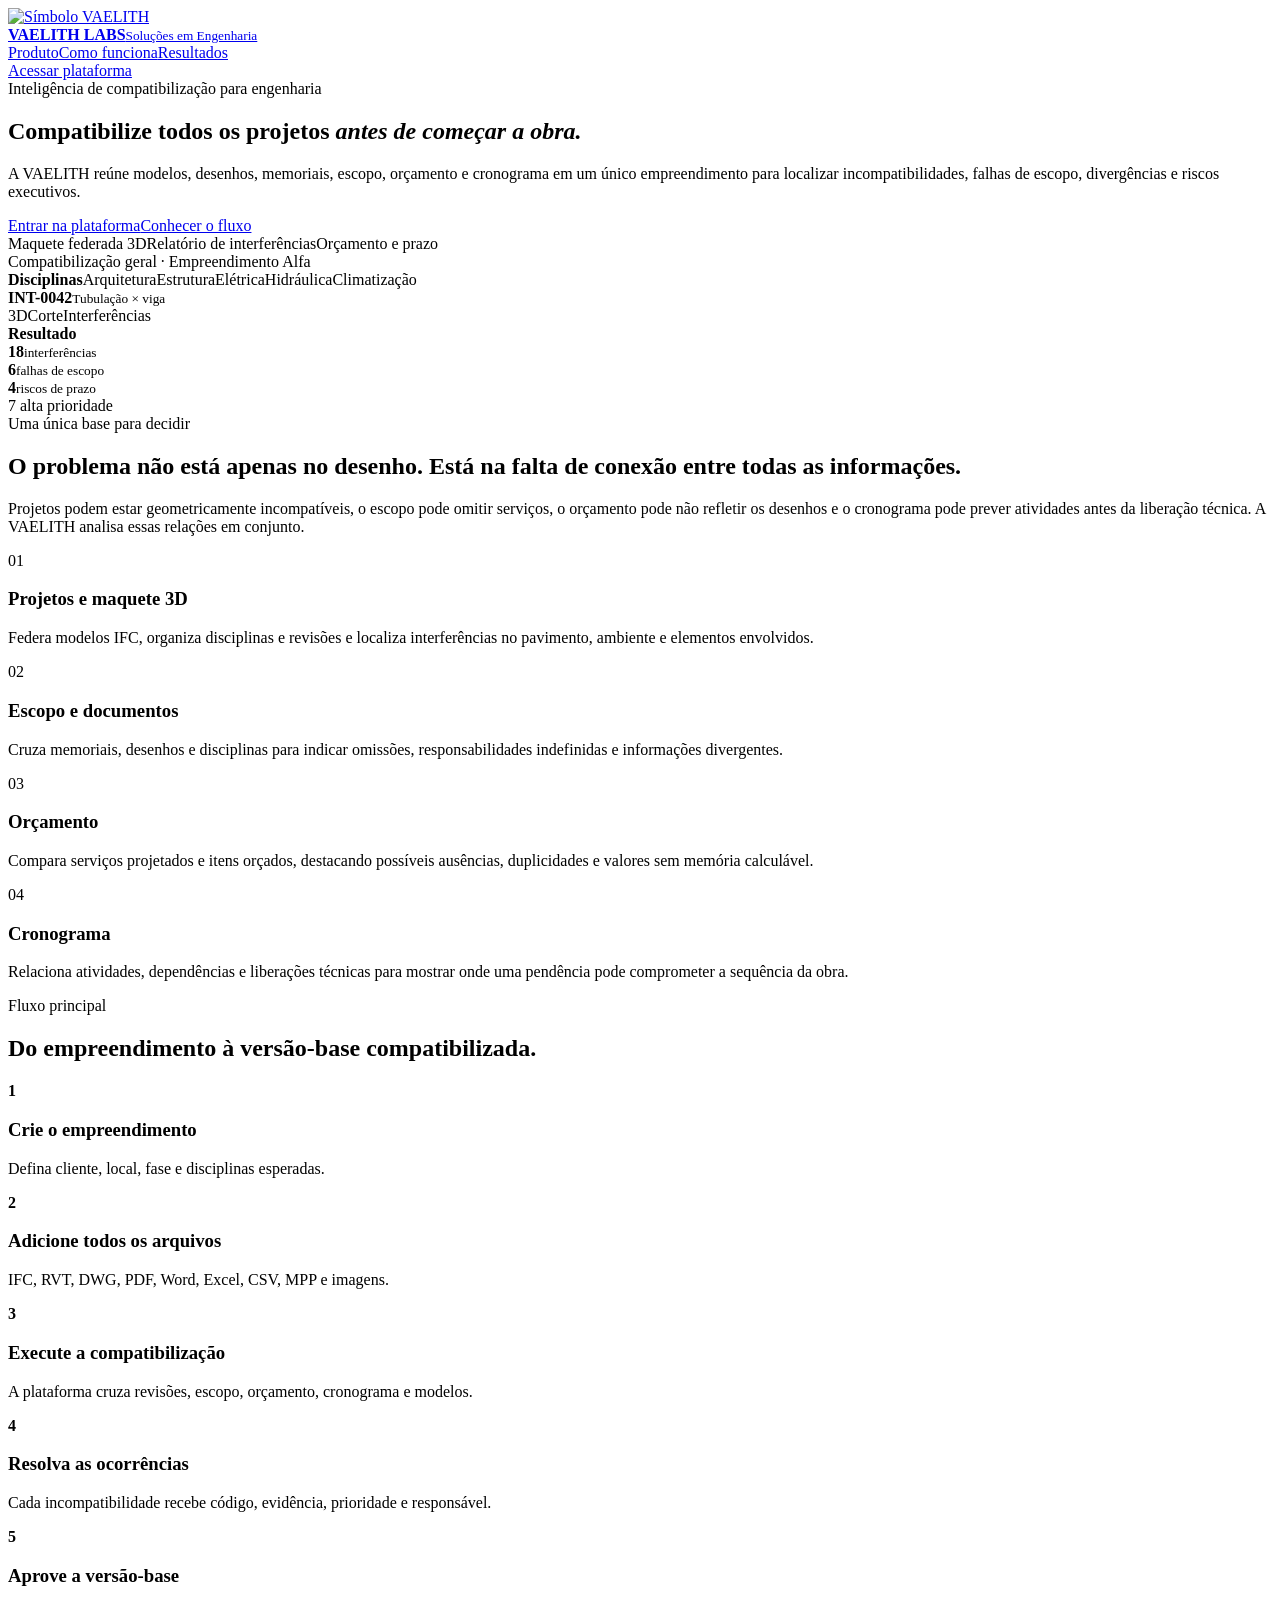
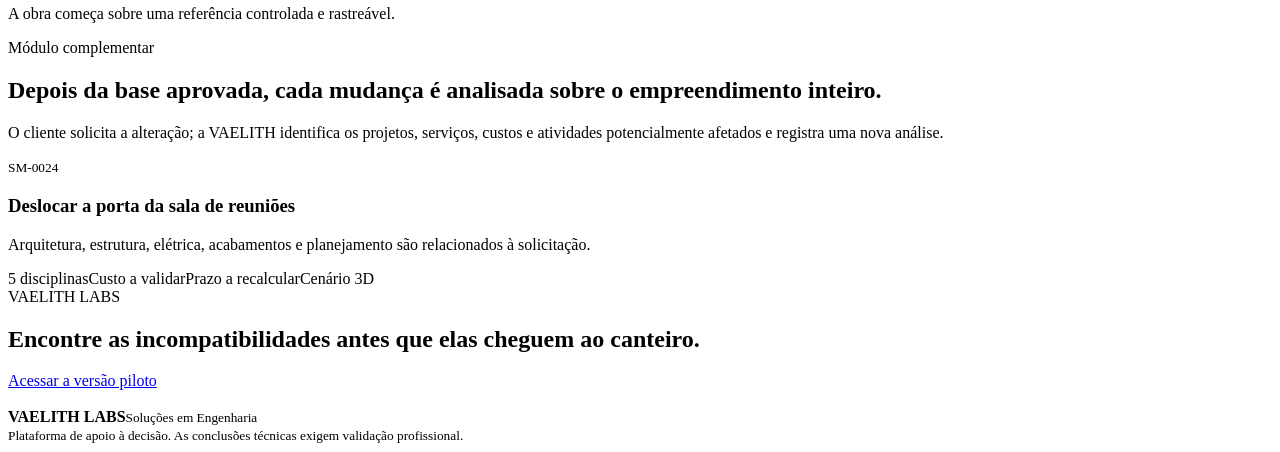
==== index.html @ cc39fa2b "Add files via upload" ====
<!doctype html>
<html lang="pt-BR">
<head>
  <meta charset="utf-8">
  <meta name="viewport" content="width=device-width,initial-scale=1">
  <meta name="description" content="VAELITH integra projetos, escopos, orçamento e cronograma para identificar incompatibilidades antes do início da obra.">
  <title>VAELITH LABS | Compatibilização inteligente de projetos</title>
  <link rel="stylesheet" href="/assets/styles.css">
</head>
<body class="landing-body">
<header class="site-header">
  <a class="brand" href="/"><img src="/assets/vaelith-icon-white.png" alt="Símbolo VAELITH"><div><strong>VAELITH LABS</strong><small>Soluções em Engenharia</small></div></a>
  <nav><a href="#produto">Produto</a><a href="#fluxo">Como funciona</a><a href="#resultados">Resultados</a></nav>
  <a class="button button-accent button-small" href="/login">Acessar plataforma</a>
</header>
<main>
  <section class="hero-section">
    <div class="hero-copy">
      <span class="eyebrow">Inteligência de compatibilização para engenharia</span>
      <h1>Compatibilize todos os projetos <em>antes de começar a obra.</em></h1>
      <p>A VAELITH reúne modelos, desenhos, memoriais, escopo, orçamento e cronograma em um único empreendimento para localizar incompatibilidades, falhas de escopo, divergências e riscos executivos.</p>
      <div class="hero-actions"><a class="button button-accent" href="/login">Entrar na plataforma</a><a class="button button-ghost" href="#produto">Conhecer o fluxo</a></div>
      <div class="hero-proof"><span>Maquete federada 3D</span><span>Relatório de interferências</span><span>Orçamento e prazo</span></div>
    </div>
    <div class="product-window" aria-label="Demonstração da plataforma">
      <div class="window-top"><i></i><i></i><i></i><span>Compatibilização geral · Empreendimento Alfa</span></div>
      <div class="window-grid">
        <aside><b>Disciplinas</b><span class="active">Arquitetura</span><span>Estrutura</span><span>Elétrica</span><span>Hidráulica</span><span>Climatização</span></aside>
        <div class="model-scene">
          <div class="model-building"><div class="floor f1"></div><div class="floor f2"></div><div class="floor f3"></div><div class="column c1"></div><div class="column c2"></div><div class="pipe p1"></div><div class="clash-dot"><b>INT-0042</b><small>Tubulação × viga</small></div></div>
          <div class="scene-toolbar"><span>3D</span><span>Corte</span><span>Interferências</span></div>
        </div>
        <aside class="result-side"><b>Resultado</b><div><strong>18</strong><small>interferências</small></div><div><strong>6</strong><small>falhas de escopo</small></div><div><strong>4</strong><small>riscos de prazo</small></div><span class="status high">7 alta prioridade</span></aside>
      </div>
    </div>
  </section>

  <section class="problem-section" id="produto">
    <div><span class="eyebrow">Uma única base para decidir</span><h2>O problema não está apenas no desenho. Está na falta de conexão entre todas as informações.</h2></div>
    <p>Projetos podem estar geometricamente incompatíveis, o escopo pode omitir serviços, o orçamento pode não refletir os desenhos e o cronograma pode prever atividades antes da liberação técnica. A VAELITH analisa essas relações em conjunto.</p>
  </section>

  <section class="feature-grid">
    <article><span>01</span><h3>Projetos e maquete 3D</h3><p>Federa modelos IFC, organiza disciplinas e revisões e localiza interferências no pavimento, ambiente e elementos envolvidos.</p></article>
    <article><span>02</span><h3>Escopo e documentos</h3><p>Cruza memoriais, desenhos e disciplinas para indicar omissões, responsabilidades indefinidas e informações divergentes.</p></article>
    <article><span>03</span><h3>Orçamento</h3><p>Compara serviços projetados e itens orçados, destacando possíveis ausências, duplicidades e valores sem memória calculável.</p></article>
    <article><span>04</span><h3>Cronograma</h3><p>Relaciona atividades, dependências e liberações técnicas para mostrar onde uma pendência pode comprometer a sequência da obra.</p></article>
  </section>

  <section class="workflow-section" id="fluxo">
    <div class="section-heading"><span class="eyebrow">Fluxo principal</span><h2>Do empreendimento à versão-base compatibilizada.</h2></div>
    <div class="workflow-line">
      <article><b>1</b><h3>Crie o empreendimento</h3><p>Defina cliente, local, fase e disciplinas esperadas.</p></article>
      <article><b>2</b><h3>Adicione todos os arquivos</h3><p>IFC, RVT, DWG, PDF, Word, Excel, CSV, MPP e imagens.</p></article>
      <article><b>3</b><h3>Execute a compatibilização</h3><p>A plataforma cruza revisões, escopo, orçamento, cronograma e modelos.</p></article>
      <article><b>4</b><h3>Resolva as ocorrências</h3><p>Cada incompatibilidade recebe código, evidência, prioridade e responsável.</p></article>
      <article><b>5</b><h3>Aprove a versão-base</h3><p>A obra começa sobre uma referência controlada e rastreável.</p></article>
    </div>
  </section>

  <section class="results-section" id="resultados">
    <div class="section-heading"><span class="eyebrow">Módulo complementar</span><h2>Depois da base aprovada, cada mudança é analisada sobre o empreendimento inteiro.</h2><p>O cliente solicita a alteração; a VAELITH identifica os projetos, serviços, custos e atividades potencialmente afetados e registra uma nova análise.</p></div>
    <div class="change-card"><div><small>SM-0024</small><h3>Deslocar a porta da sala de reuniões</h3><p>Arquitetura, estrutura, elétrica, acabamentos e planejamento são relacionados à solicitação.</p></div><div class="impact-tags"><span>5 disciplinas</span><span>Custo a validar</span><span>Prazo a recalcular</span><span>Cenário 3D</span></div></div>
  </section>

  <section class="cta-section"><span class="eyebrow">VAELITH LABS</span><h2>Encontre as incompatibilidades antes que elas cheguem ao canteiro.</h2><a class="button button-accent" href="/login">Acessar a versão piloto</a></section>
</main>
<footer class="site-footer"><div class="brand"><img src="/assets/vaelith-icon-white.png" alt=""><div><strong>VAELITH LABS</strong><small>Soluções em Engenharia</small></div></div><small>Plataforma de apoio à decisão. As conclusões técnicas exigem validação profissional.</small></footer>
</body>
</html>
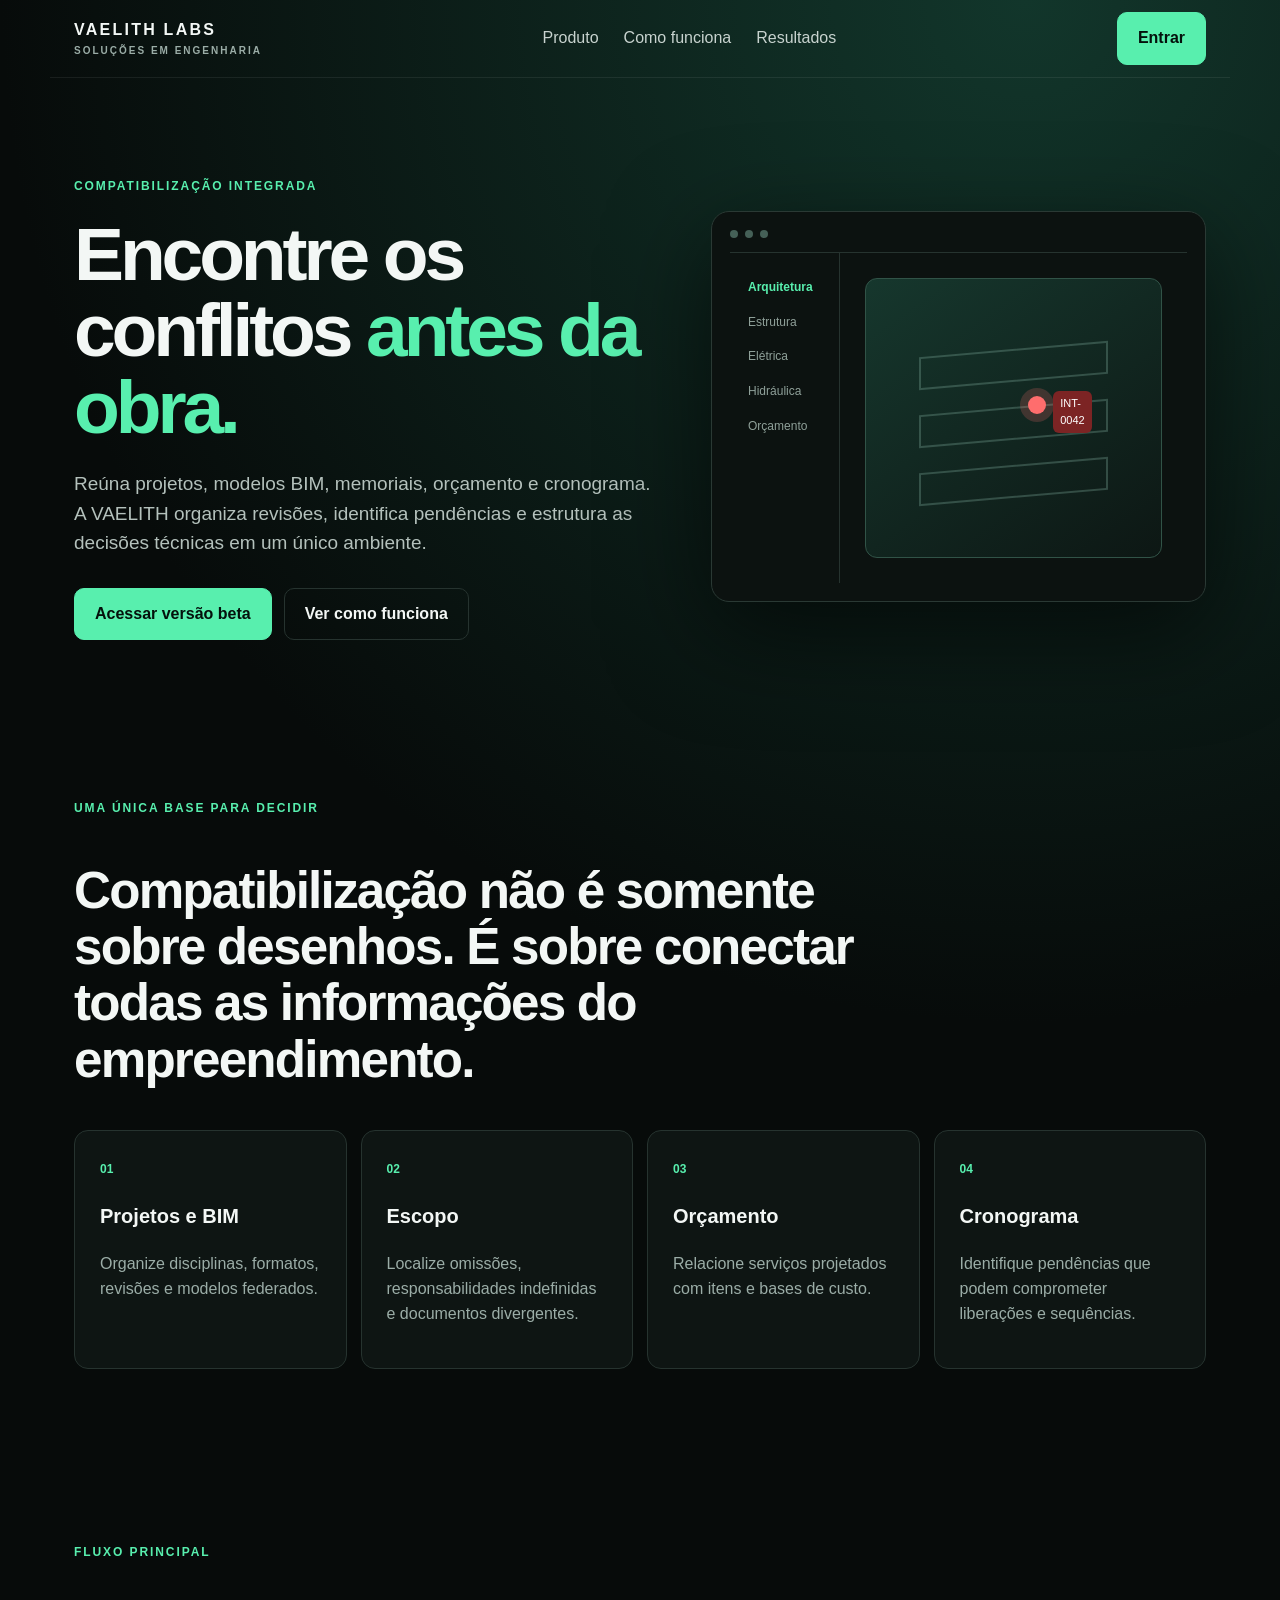
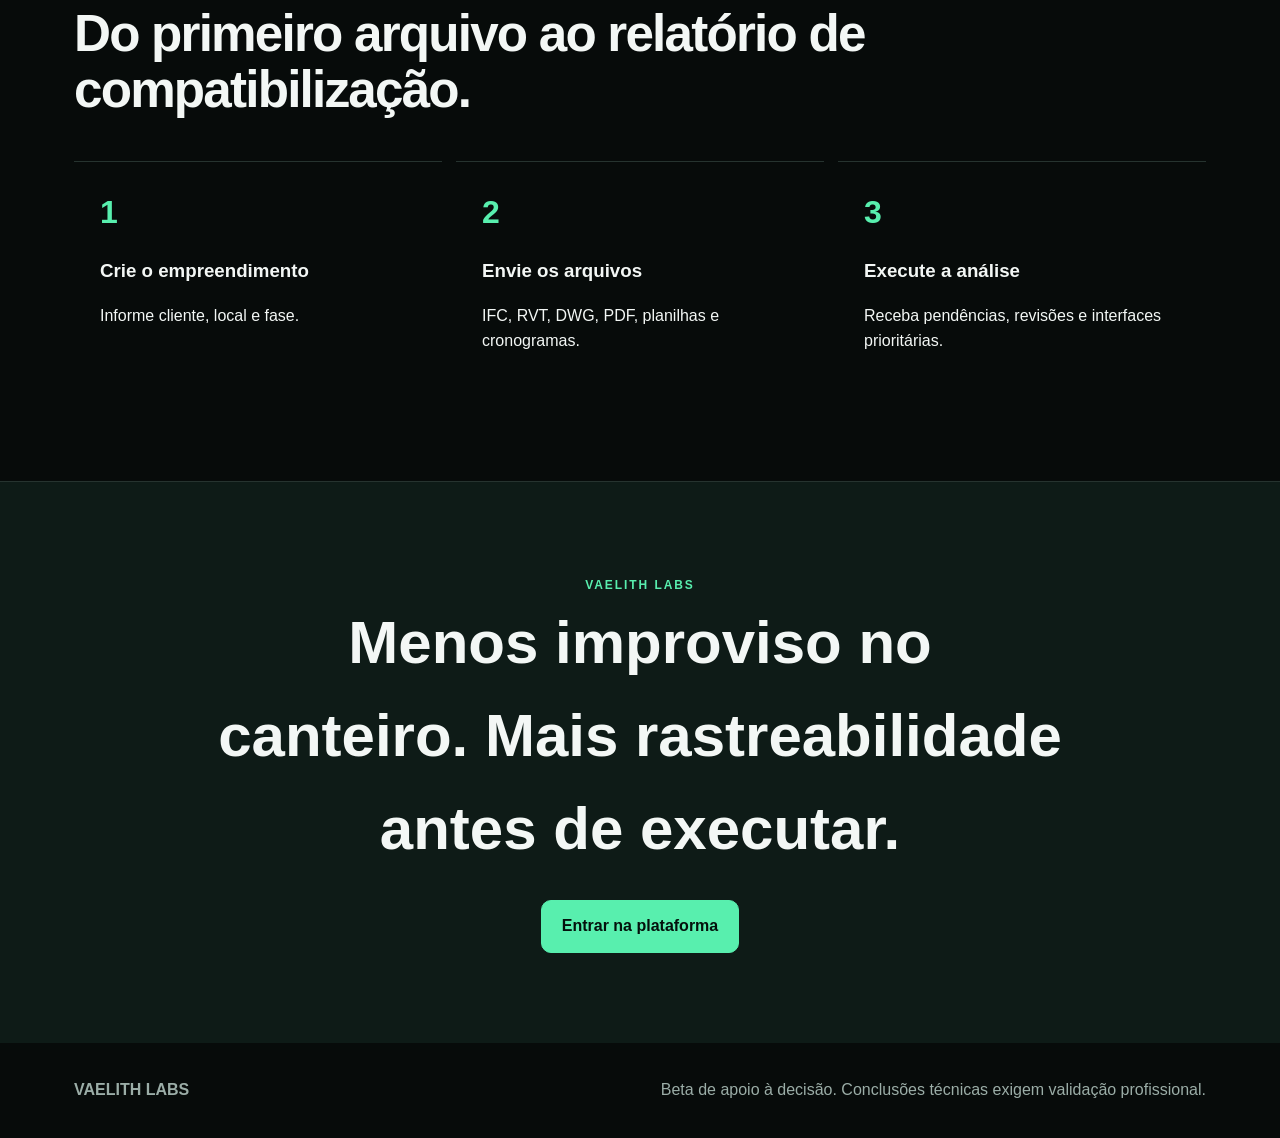
==== commit 5807b5a6: "feat: publish VAELITH v6 production beta" ====
--- a/index.html
+++ b/index.html
@@ -1,70 +1,7 @@
-<!doctype html>
-<html lang="pt-BR">
-<head>
-  <meta charset="utf-8">
-  <meta name="viewport" content="width=device-width,initial-scale=1">
-  <meta name="description" content="VAELITH integra projetos, escopos, orçamento e cronograma para identificar incompatibilidades antes do início da obra.">
-  <title>VAELITH LABS | Compatibilização inteligente de projetos</title>
-  <link rel="stylesheet" href="/assets/styles.css">
-</head>
-<body class="landing-body">
-<header class="site-header">
-  <a class="brand" href="/"><img src="/assets/vaelith-icon-white.png" alt="Símbolo VAELITH"><div><strong>VAELITH LABS</strong><small>Soluções em Engenharia</small></div></a>
-  <nav><a href="#produto">Produto</a><a href="#fluxo">Como funciona</a><a href="#resultados">Resultados</a></nav>
-  <a class="button button-accent button-small" href="/login">Acessar plataforma</a>
-</header>
-<main>
-  <section class="hero-section">
-    <div class="hero-copy">
-      <span class="eyebrow">Inteligência de compatibilização para engenharia</span>
-      <h1>Compatibilize todos os projetos <em>antes de começar a obra.</em></h1>
-      <p>A VAELITH reúne modelos, desenhos, memoriais, escopo, orçamento e cronograma em um único empreendimento para localizar incompatibilidades, falhas de escopo, divergências e riscos executivos.</p>
-      <div class="hero-actions"><a class="button button-accent" href="/login">Entrar na plataforma</a><a class="button button-ghost" href="#produto">Conhecer o fluxo</a></div>
-      <div class="hero-proof"><span>Maquete federada 3D</span><span>Relatório de interferências</span><span>Orçamento e prazo</span></div>
-    </div>
-    <div class="product-window" aria-label="Demonstração da plataforma">
-      <div class="window-top"><i></i><i></i><i></i><span>Compatibilização geral · Empreendimento Alfa</span></div>
-      <div class="window-grid">
-        <aside><b>Disciplinas</b><span class="active">Arquitetura</span><span>Estrutura</span><span>Elétrica</span><span>Hidráulica</span><span>Climatização</span></aside>
-        <div class="model-scene">
-          <div class="model-building"><div class="floor f1"></div><div class="floor f2"></div><div class="floor f3"></div><div class="column c1"></div><div class="column c2"></div><div class="pipe p1"></div><div class="clash-dot"><b>INT-0042</b><small>Tubulação × viga</small></div></div>
-          <div class="scene-toolbar"><span>3D</span><span>Corte</span><span>Interferências</span></div>
-        </div>
-        <aside class="result-side"><b>Resultado</b><div><strong>18</strong><small>interferências</small></div><div><strong>6</strong><small>falhas de escopo</small></div><div><strong>4</strong><small>riscos de prazo</small></div><span class="status high">7 alta prioridade</span></aside>
-      </div>
-    </div>
-  </section>
-
-  <section class="problem-section" id="produto">
-    <div><span class="eyebrow">Uma única base para decidir</span><h2>O problema não está apenas no desenho. Está na falta de conexão entre todas as informações.</h2></div>
-    <p>Projetos podem estar geometricamente incompatíveis, o escopo pode omitir serviços, o orçamento pode não refletir os desenhos e o cronograma pode prever atividades antes da liberação técnica. A VAELITH analisa essas relações em conjunto.</p>
-  </section>
-
-  <section class="feature-grid">
-    <article><span>01</span><h3>Projetos e maquete 3D</h3><p>Federa modelos IFC, organiza disciplinas e revisões e localiza interferências no pavimento, ambiente e elementos envolvidos.</p></article>
-    <article><span>02</span><h3>Escopo e documentos</h3><p>Cruza memoriais, desenhos e disciplinas para indicar omissões, responsabilidades indefinidas e informações divergentes.</p></article>
-    <article><span>03</span><h3>Orçamento</h3><p>Compara serviços projetados e itens orçados, destacando possíveis ausências, duplicidades e valores sem memória calculável.</p></article>
-    <article><span>04</span><h3>Cronograma</h3><p>Relaciona atividades, dependências e liberações técnicas para mostrar onde uma pendência pode comprometer a sequência da obra.</p></article>
-  </section>
-
-  <section class="workflow-section" id="fluxo">
-    <div class="section-heading"><span class="eyebrow">Fluxo principal</span><h2>Do empreendimento à versão-base compatibilizada.</h2></div>
-    <div class="workflow-line">
-      <article><b>1</b><h3>Crie o empreendimento</h3><p>Defina cliente, local, fase e disciplinas esperadas.</p></article>
-      <article><b>2</b><h3>Adicione todos os arquivos</h3><p>IFC, RVT, DWG, PDF, Word, Excel, CSV, MPP e imagens.</p></article>
-      <article><b>3</b><h3>Execute a compatibilização</h3><p>A plataforma cruza revisões, escopo, orçamento, cronograma e modelos.</p></article>
-      <article><b>4</b><h3>Resolva as ocorrências</h3><p>Cada incompatibilidade recebe código, evidência, prioridade e responsável.</p></article>
-      <article><b>5</b><h3>Aprove a versão-base</h3><p>A obra começa sobre uma referência controlada e rastreável.</p></article>
-    </div>
-  </section>
-
-  <section class="results-section" id="resultados">
-    <div class="section-heading"><span class="eyebrow">Módulo complementar</span><h2>Depois da base aprovada, cada mudança é analisada sobre o empreendimento inteiro.</h2><p>O cliente solicita a alteração; a VAELITH identifica os projetos, serviços, custos e atividades potencialmente afetados e registra uma nova análise.</p></div>
-    <div class="change-card"><div><small>SM-0024</small><h3>Deslocar a porta da sala de reuniões</h3><p>Arquitetura, estrutura, elétrica, acabamentos e planejamento são relacionados à solicitação.</p></div><div class="impact-tags"><span>5 disciplinas</span><span>Custo a validar</span><span>Prazo a recalcular</span><span>Cenário 3D</span></div></div>
-  </section>
-
-  <section class="cta-section"><span class="eyebrow">VAELITH LABS</span><h2>Encontre as incompatibilidades antes que elas cheguem ao canteiro.</h2><a class="button button-accent" href="/login">Acessar a versão piloto</a></section>
-</main>
-<footer class="site-footer"><div class="brand"><img src="/assets/vaelith-icon-white.png" alt=""><div><strong>VAELITH LABS</strong><small>Soluções em Engenharia</small></div></div><small>Plataforma de apoio à decisão. As conclusões técnicas exigem validação profissional.</small></footer>
-</body>
-</html>
+<!doctype html><html lang="pt-BR"><head><meta charset="utf-8"><meta name="viewport" content="width=device-width,initial-scale=1"><title>VAELITH LABS | Compatibilização inteligente</title><meta name="description" content="Compatibilize projetos, escopo, orçamento e cronograma antes da obra."><style>
+:root{--bg:#070b0a;--panel:#0e1513;--line:#26332f;--text:#f3f7f5;--muted:#9badA7;--green:#58efae}*{box-sizing:border-box}html{scroll-behavior:smooth}body{margin:0;background:radial-gradient(circle at 80% 0,#12362b 0,transparent 35%),var(--bg);color:var(--text);font:16px/1.55 Inter,Arial,sans-serif}a{color:inherit;text-decoration:none}.nav{height:78px;display:flex;align-items:center;justify-content:space-between;max-width:1180px;margin:auto;padding:0 24px;border-bottom:1px solid #ffffff12}.brand{font-weight:800;letter-spacing:.14em}.brand small{display:block;color:var(--muted);font-size:10px;letter-spacing:.2em}.links{display:flex;gap:25px;color:#c8d3cf}.btn{display:inline-flex;padding:13px 20px;border-radius:10px;border:1px solid var(--line);font-weight:700}.primary{background:var(--green);color:#04110c;border-color:var(--green)}.hero{max-width:1180px;margin:auto;padding:95px 24px 70px;display:grid;grid-template-columns:1.08fr .92fr;gap:56px;align-items:center}.eyebrow{color:var(--green);text-transform:uppercase;letter-spacing:.16em;font-size:12px;font-weight:800}h1{font-size:clamp(42px,6vw,75px);line-height:1.02;letter-spacing:-.055em;margin:18px 0 24px}h1 em{color:var(--green);font-style:normal}.hero p{font-size:19px;color:#b4c1bc;max-width:680px}.actions{display:flex;gap:12px;margin-top:30px;flex-wrap:wrap}.screen{background:#0c1210;border:1px solid #2a3934;border-radius:18px;padding:18px;box-shadow:0 30px 100px #0009}.bar{display:flex;gap:7px;border-bottom:1px solid var(--line);padding-bottom:14px}.bar i{width:8px;height:8px;border-radius:50%;background:#456057}.grid{display:grid;grid-template-columns:110px 1fr;min-height:330px}.side{border-right:1px solid var(--line);padding:17px 10px;color:#8fa099;font-size:12px}.side b,.side span{display:block;padding:8px}.side b{color:var(--green)}.model{position:relative;margin:25px;background:linear-gradient(145deg,#16372d,#0d1714);border:1px solid #315347;border-radius:12px;overflow:hidden}.floor{position:absolute;left:18%;right:18%;height:12%;border:2px solid #7da99a55;transform:skewY(-5deg)}.f1{top:67%}.f2{top:46%}.f3{top:25%}.clash{position:absolute;left:55%;top:42%;width:18px;height:18px;background:#ff6d6d;border-radius:50%;box-shadow:0 0 0 8px #ff6d6d33}.clash:after{content:'INT-0042';position:absolute;left:25px;top:-5px;color:#fff;font-size:11px;background:#7c2424;padding:4px 7px;border-radius:6px}.section{max-width:1180px;margin:auto;padding:85px 24px}.section h2{font-size:clamp(32px,4vw,52px);line-height:1.1;letter-spacing:-.035em;max-width:850px}.cards{display:grid;grid-template-columns:repeat(4,1fr);gap:14px;margin-top:35px}.card{background:var(--panel);border:1px solid var(--line);border-radius:14px;padding:25px}.card b{color:var(--green);font-size:12px}.card h3{font-size:20px}.card p{color:var(--muted)}.steps{display:grid;grid-template-columns:repeat(3,1fr);gap:14px}.step{padding:26px;border-top:1px solid var(--line)}.step strong{font-size:32px;color:var(--green)}.cta{text-align:center;padding:90px 24px;background:#0e1b17;border-top:1px solid var(--line)}.cta h2{font-size:clamp(35px,5vw,60px);max-width:850px;margin:0 auto 25px}.footer{max-width:1180px;margin:auto;padding:35px 24px;color:var(--muted);display:flex;justify-content:space-between}@media(max-width:850px){.links{display:none}.hero{grid-template-columns:1fr;padding-top:60px}.cards,.steps{grid-template-columns:1fr}.screen{order:2}.footer{display:block}.grid{grid-template-columns:80px 1fr}}
+</style></head><body><header class="nav"><a class="brand" href="/">VAELITH LABS<small>SOLUÇÕES EM ENGENHARIA</small></a><nav class="links"><a href="#produto">Produto</a><a href="#fluxo">Como funciona</a><a href="#resultados">Resultados</a></nav><a class="btn primary" href="https://app.vaelithlabs.com.br/login">Entrar</a></header>
+<main><section class="hero"><div><span class="eyebrow">Compatibilização integrada</span><h1>Encontre os conflitos <em>antes da obra.</em></h1><p>Reúna projetos, modelos BIM, memoriais, orçamento e cronograma. A VAELITH organiza revisões, identifica pendências e estrutura as decisões técnicas em um único ambiente.</p><div class="actions"><a class="btn primary" href="https://app.vaelithlabs.com.br/login">Acessar versão beta</a><a class="btn" href="#produto">Ver como funciona</a></div></div><div class="screen"><div class="bar"><i></i><i></i><i></i></div><div class="grid"><aside class="side"><b>Arquitetura</b><span>Estrutura</span><span>Elétrica</span><span>Hidráulica</span><span>Orçamento</span></aside><div class="model"><div class="floor f1"></div><div class="floor f2"></div><div class="floor f3"></div><div class="clash"></div></div></div></div></section>
+<section class="section" id="produto"><span class="eyebrow">Uma única base para decidir</span><h2>Compatibilização não é somente sobre desenhos. É sobre conectar todas as informações do empreendimento.</h2><div class="cards"><article class="card"><b>01</b><h3>Projetos e BIM</h3><p>Organize disciplinas, formatos, revisões e modelos federados.</p></article><article class="card"><b>02</b><h3>Escopo</h3><p>Localize omissões, responsabilidades indefinidas e documentos divergentes.</p></article><article class="card"><b>03</b><h3>Orçamento</h3><p>Relacione serviços projetados com itens e bases de custo.</p></article><article class="card"><b>04</b><h3>Cronograma</h3><p>Identifique pendências que podem comprometer liberações e sequências.</p></article></div></section>
+<section class="section" id="fluxo"><span class="eyebrow">Fluxo principal</span><h2>Do primeiro arquivo ao relatório de compatibilização.</h2><div class="steps"><div class="step"><strong>1</strong><h3>Crie o empreendimento</h3><p>Informe cliente, local e fase.</p></div><div class="step"><strong>2</strong><h3>Envie os arquivos</h3><p>IFC, RVT, DWG, PDF, planilhas e cronogramas.</p></div><div class="step"><strong>3</strong><h3>Execute a análise</h3><p>Receba pendências, revisões e interfaces prioritárias.</p></div></div></section>
+<section class="cta" id="resultados"><span class="eyebrow">VAELITH LABS</span><h2>Menos improviso no canteiro. Mais rastreabilidade antes de executar.</h2><a class="btn primary" href="https://app.vaelithlabs.com.br/login">Entrar na plataforma</a></section></main><footer class="footer"><b>VAELITH LABS</b><span>Beta de apoio à decisão. Conclusões técnicas exigem validação profissional.</span></footer></body></html>
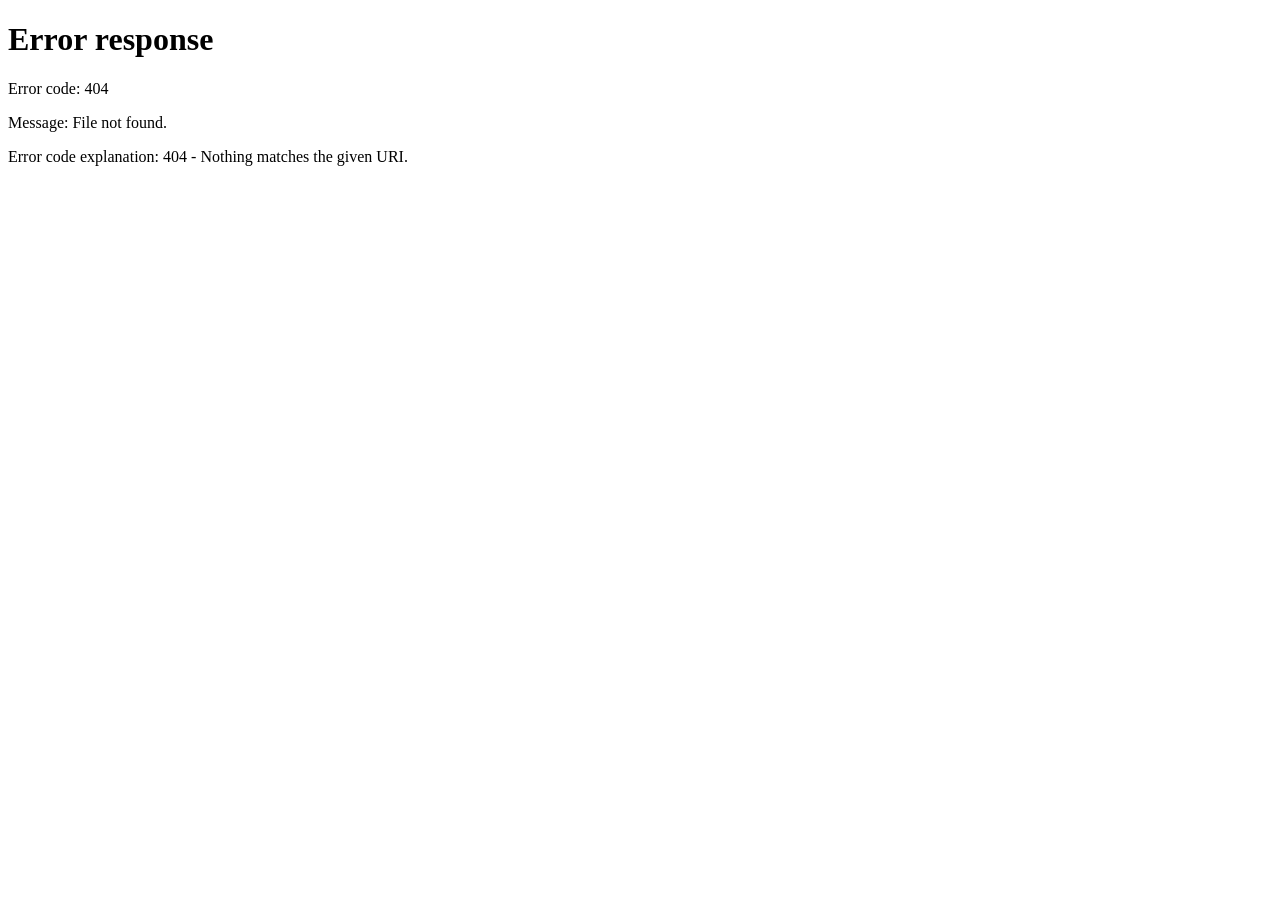
==== commit 516cd4fa: "fix: send platform root directly to login" ====
--- a/index.html
+++ b/index.html
@@ -1,7 +1 @@
-<!doctype html><html lang="pt-BR"><head><meta charset="utf-8"><meta name="viewport" content="width=device-width,initial-scale=1"><title>VAELITH LABS | Compatibilização inteligente</title><meta name="description" content="Compatibilize projetos, escopo, orçamento e cronograma antes da obra."><style>
-:root{--bg:#070b0a;--panel:#0e1513;--line:#26332f;--text:#f3f7f5;--muted:#9badA7;--green:#58efae}*{box-sizing:border-box}html{scroll-behavior:smooth}body{margin:0;background:radial-gradient(circle at 80% 0,#12362b 0,transparent 35%),var(--bg);color:var(--text);font:16px/1.55 Inter,Arial,sans-serif}a{color:inherit;text-decoration:none}.nav{height:78px;display:flex;align-items:center;justify-content:space-between;max-width:1180px;margin:auto;padding:0 24px;border-bottom:1px solid #ffffff12}.brand{font-weight:800;letter-spacing:.14em}.brand small{display:block;color:var(--muted);font-size:10px;letter-spacing:.2em}.links{display:flex;gap:25px;color:#c8d3cf}.btn{display:inline-flex;padding:13px 20px;border-radius:10px;border:1px solid var(--line);font-weight:700}.primary{background:var(--green);color:#04110c;border-color:var(--green)}.hero{max-width:1180px;margin:auto;padding:95px 24px 70px;display:grid;grid-template-columns:1.08fr .92fr;gap:56px;align-items:center}.eyebrow{color:var(--green);text-transform:uppercase;letter-spacing:.16em;font-size:12px;font-weight:800}h1{font-size:clamp(42px,6vw,75px);line-height:1.02;letter-spacing:-.055em;margin:18px 0 24px}h1 em{color:var(--green);font-style:normal}.hero p{font-size:19px;color:#b4c1bc;max-width:680px}.actions{display:flex;gap:12px;margin-top:30px;flex-wrap:wrap}.screen{background:#0c1210;border:1px solid #2a3934;border-radius:18px;padding:18px;box-shadow:0 30px 100px #0009}.bar{display:flex;gap:7px;border-bottom:1px solid var(--line);padding-bottom:14px}.bar i{width:8px;height:8px;border-radius:50%;background:#456057}.grid{display:grid;grid-template-columns:110px 1fr;min-height:330px}.side{border-right:1px solid var(--line);padding:17px 10px;color:#8fa099;font-size:12px}.side b,.side span{display:block;padding:8px}.side b{color:var(--green)}.model{position:relative;margin:25px;background:linear-gradient(145deg,#16372d,#0d1714);border:1px solid #315347;border-radius:12px;overflow:hidden}.floor{position:absolute;left:18%;right:18%;height:12%;border:2px solid #7da99a55;transform:skewY(-5deg)}.f1{top:67%}.f2{top:46%}.f3{top:25%}.clash{position:absolute;left:55%;top:42%;width:18px;height:18px;background:#ff6d6d;border-radius:50%;box-shadow:0 0 0 8px #ff6d6d33}.clash:after{content:'INT-0042';position:absolute;left:25px;top:-5px;color:#fff;font-size:11px;background:#7c2424;padding:4px 7px;border-radius:6px}.section{max-width:1180px;margin:auto;padding:85px 24px}.section h2{font-size:clamp(32px,4vw,52px);line-height:1.1;letter-spacing:-.035em;max-width:850px}.cards{display:grid;grid-template-columns:repeat(4,1fr);gap:14px;margin-top:35px}.card{background:var(--panel);border:1px solid var(--line);border-radius:14px;padding:25px}.card b{color:var(--green);font-size:12px}.card h3{font-size:20px}.card p{color:var(--muted)}.steps{display:grid;grid-template-columns:repeat(3,1fr);gap:14px}.step{padding:26px;border-top:1px solid var(--line)}.step strong{font-size:32px;color:var(--green)}.cta{text-align:center;padding:90px 24px;background:#0e1b17;border-top:1px solid var(--line)}.cta h2{font-size:clamp(35px,5vw,60px);max-width:850px;margin:0 auto 25px}.footer{max-width:1180px;margin:auto;padding:35px 24px;color:var(--muted);display:flex;justify-content:space-between}@media(max-width:850px){.links{display:none}.hero{grid-template-columns:1fr;padding-top:60px}.cards,.steps{grid-template-columns:1fr}.screen{order:2}.footer{display:block}.grid{grid-template-columns:80px 1fr}}
-</style></head><body><header class="nav"><a class="brand" href="/">VAELITH LABS<small>SOLUÇÕES EM ENGENHARIA</small></a><nav class="links"><a href="#produto">Produto</a><a href="#fluxo">Como funciona</a><a href="#resultados">Resultados</a></nav><a class="btn primary" href="https://app.vaelithlabs.com.br/login">Entrar</a></header>
-<main><section class="hero"><div><span class="eyebrow">Compatibilização integrada</span><h1>Encontre os conflitos <em>antes da obra.</em></h1><p>Reúna projetos, modelos BIM, memoriais, orçamento e cronograma. A VAELITH organiza revisões, identifica pendências e estrutura as decisões técnicas em um único ambiente.</p><div class="actions"><a class="btn primary" href="https://app.vaelithlabs.com.br/login">Acessar versão beta</a><a class="btn" href="#produto">Ver como funciona</a></div></div><div class="screen"><div class="bar"><i></i><i></i><i></i></div><div class="grid"><aside class="side"><b>Arquitetura</b><span>Estrutura</span><span>Elétrica</span><span>Hidráulica</span><span>Orçamento</span></aside><div class="model"><div class="floor f1"></div><div class="floor f2"></div><div class="floor f3"></div><div class="clash"></div></div></div></div></section>
-<section class="section" id="produto"><span class="eyebrow">Uma única base para decidir</span><h2>Compatibilização não é somente sobre desenhos. É sobre conectar todas as informações do empreendimento.</h2><div class="cards"><article class="card"><b>01</b><h3>Projetos e BIM</h3><p>Organize disciplinas, formatos, revisões e modelos federados.</p></article><article class="card"><b>02</b><h3>Escopo</h3><p>Localize omissões, responsabilidades indefinidas e documentos divergentes.</p></article><article class="card"><b>03</b><h3>Orçamento</h3><p>Relacione serviços projetados com itens e bases de custo.</p></article><article class="card"><b>04</b><h3>Cronograma</h3><p>Identifique pendências que podem comprometer liberações e sequências.</p></article></div></section>
-<section class="section" id="fluxo"><span class="eyebrow">Fluxo principal</span><h2>Do primeiro arquivo ao relatório de compatibilização.</h2><div class="steps"><div class="step"><strong>1</strong><h3>Crie o empreendimento</h3><p>Informe cliente, local e fase.</p></div><div class="step"><strong>2</strong><h3>Envie os arquivos</h3><p>IFC, RVT, DWG, PDF, planilhas e cronogramas.</p></div><div class="step"><strong>3</strong><h3>Execute a análise</h3><p>Receba pendências, revisões e interfaces prioritárias.</p></div></div></section>
-<section class="cta" id="resultados"><span class="eyebrow">VAELITH LABS</span><h2>Menos improviso no canteiro. Mais rastreabilidade antes de executar.</h2><a class="btn primary" href="https://app.vaelithlabs.com.br/login">Entrar na plataforma</a></section></main><footer class="footer"><b>VAELITH LABS</b><span>Beta de apoio à decisão. Conclusões técnicas exigem validação profissional.</span></footer></body></html>
+<!doctype html><html lang="pt-BR"><head><meta charset="utf-8"><meta name="viewport" content="width=device-width,initial-scale=1"><meta http-equiv="refresh" content="0;url=/login"><title>VAELITH Platform</title><script>location.replace('/login')</script></head><body></body></html>
